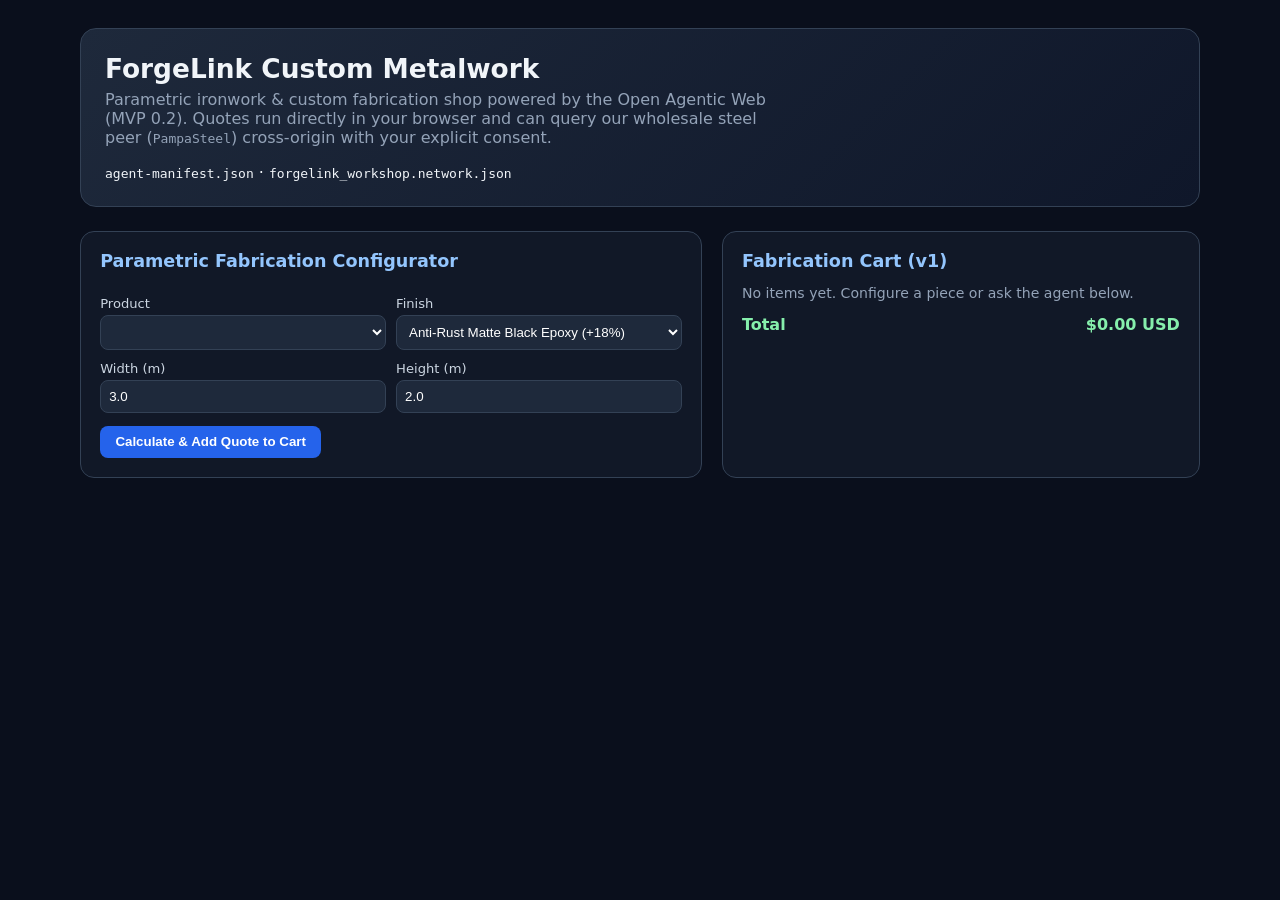
==== 01_forgelink_workshop/index.html @ 3dbdcb3b "feat: publish Open Agentic Web Challenge 3-app suite (MVP Profile 0.2)" ====
<!DOCTYPE html>
<html lang="en">
<head>
  <meta charset="UTF-8" />
  <meta name="viewport" content="width=device-width, initial-scale=1.0" />
  <title>ForgeLink Custom Metalwork — Open Agentic Website</title>
  <link rel="stylesheet" href="./runtime/oaw-runtime.css" />
  <style>
    body { margin: 0; font-family: system-ui, -apple-system, sans-serif; background: #0a0f1c; color: #f1f5f9; }
    .wrap { max-width: 1120px; margin: 0 auto; padding: 1.75rem 1.25rem 3rem; }
    .hero { display: flex; justify-content: space-between; align-items: center; gap: 1rem; flex-wrap: wrap; background: linear-gradient(135deg, #1e293b, #0f172a); border: 1px solid #334155; border-radius: 16px; padding: 1.5rem; margin-bottom: 1.5rem; }
    .hero h1 { margin: 0 0 0.35rem; font-size: 1.65rem; }
    .hero p { margin: 0; color: #94a3b8; max-width: 680px; }
    .grid { display: grid; grid-template-columns: 1.3fr 1fr; gap: 1.25rem; }
    @media (max-width: 860px) { .grid { grid-template-columns: 1fr; } }
    .card { background: #111827; border: 1px solid #334155; border-radius: 14px; padding: 1.2rem; }
    .card h2 { margin: 0 0 0.85rem; font-size: 1.1rem; color: #93c5fd; }
    .prod-list { display: grid; gap: 0.75rem; }
    .prod-item { background: #1e293b; border: 1px solid #334155; border-radius: 10px; padding: 0.85rem; display: flex; justify-content: space-between; align-items: center; gap: 0.75rem; }
    .prod-item small { color: #94a3b8; display: block; margin-top: 0.2rem; }
    .form-grid { display: grid; grid-template-columns: 1fr 1fr; gap: 0.65rem; margin-top: 0.75rem; }
    .form-grid label { display: flex; flex-direction: column; gap: 0.25rem; font-size: 0.82rem; color: #cbd5e1; }
    .form-grid input, .form-grid select { background: #1e293b; color: #fff; border: 1px solid #334155; border-radius: 8px; padding: 0.5rem; }
    .cart-item { display: flex; justify-content: space-between; padding: 0.55rem 0; border-bottom: 1px solid #1f2937; font-size: 0.88rem; }
    .total-bar { display: flex; justify-content: space-between; font-weight: 700; margin-top: 0.8rem; font-size: 1rem; color: #86efac; }
    .btn { background: #2563eb; color: #fff; border: none; border-radius: 8px; padding: 0.55rem 0.95rem; font-weight: 600; cursor: pointer; margin-top: 0.8rem; }
    .order-badge { background: #14532d; color: #bbf7d0; padding: 0.6rem 0.8rem; border-radius: 8px; margin-top: 0.75rem; font-size: 0.84rem; }
  </style>
</head>
<body>
  <div class="wrap">
    <div class="hero">
      <div>
        <h1>ForgeLink Custom Metalwork</h1>
        <p>Parametric ironwork &amp; custom fabrication shop powered by the Open Agentic Web (MVP 0.2). Quotes run directly in your browser and can query our wholesale steel peer (<code>PampaSteel</code>) cross-origin with your explicit consent.</p>
      </div>
      <div><code>agent-manifest.json</code> · <code>forgelink_workshop.network.json</code></div>
    </div>

    <div class="grid">
      <div class="card">
        <h2>Parametric Fabrication Configurator</h2>
        <div class="prod-list" id="prod-list"></div>
        <div class="form-grid">
          <label>Product
            <select id="cfg-prod"></select>
          </label>
          <label>Finish
            <select id="cfg-finish">
              <option value="epoxy_matte">Anti-Rust Matte Black Epoxy (+18%)</option>
              <option value="raw">Raw Welded Steel (Base)</option>
              <option value="galvanized">Hot-Dip Galvanized (+28%)</option>
            </select>
          </label>
          <label>Width (m)
            <input type="number" id="cfg-w" value="3.0" step="0.1" min="0.4" max="8" />
          </label>
          <label>Height (m)
            <input type="number" id="cfg-h" value="2.0" step="0.1" min="0.4" max="4" />
          </label>
        </div>
        <button class="btn" id="btn-add-quote">Calculate &amp; Add Quote to Cart</button>
      </div>

      <div class="card">
        <h2>Fabrication Cart (<span id="cart-ver">v1</span>)</h2>
        <div id="cart-box"><p style="color:#94a3b8;font-size:0.88rem;">No items yet. Configure a piece or ask the agent below.</p></div>
        <div class="total-bar"><span>Total</span><span id="cart-total">$0.00 USD</span></div>
        <div id="order-receipt"></div>
      </div>
    </div>

    <div id="agent-mount"></div>
  </div>

  <script type="module">
    import { OAWRuntime } from "./runtime/oaw-runtime.js";
    import { WORKSHOP_PRODUCTS, WorkshopState } from "./site-actions.js";

    const prodList = document.getElementById("prod-list");
    const prodSel = document.getElementById("cfg-prod");
    WORKSHOP_PRODUCTS.forEach(p => {
      prodList.innerHTML += `<div class="prod-item"><div><strong>${p.name}</strong><small>Base labor $${p.base_labor_usd} + $${p.steel_rate_per_m2}/m² · Lead time: ${p.lead_days} days</small></div><code>${p.id}</code></div>`;
      prodSel.innerHTML += `<option value="${p.id}">${p.name}</option>`;
    });

    function renderCart() {
      document.getElementById("cart-ver").textContent = `v${WorkshopState.version}`;
      const box = document.getElementById("cart-box");
      if (!WorkshopState.cart.length) {
        box.innerHTML = `<p style="color:#94a3b8;font-size:0.88rem;">No items yet. Configure a piece or ask the agent below.</p>`;
      } else {
        box.innerHTML = WorkshopState.cart.map(i =>
          `<div class="cart-item"><span>${i.product_name} (${i.width_m}×${i.height_m}m, ${i.finish})</span><strong>$${i.total_usd.toFixed(2)}</strong></div>`
        ).join("");
      }
      const total = WorkshopState.cart.reduce((s, i) => s + i.total_usd, 0);
      document.getElementById("cart-total").textContent = `$${total.toFixed(2)} USD`;
      if (WorkshopState.orders.length) {
        const o = WorkshopState.orders[0];
        document.getElementById("order-receipt").innerHTML = `<div class="order-badge">Latest Order Confirmed: <strong>${o.order_id}</strong> for ${o.customer_name} — $${o.total_usd.toFixed(2)} USD</div>`;
      }
    }
    WorkshopState.subscribe(renderCart);

    document.getElementById("btn-add-quote").addEventListener("click", () => {
      WorkshopState.addQuoteToCart({
        product_id: prodSel.value,
        width_m: Number(document.getElementById("cfg-w").value),
        height_m: Number(document.getElementById("cfg-h").value),
        finish: document.getElementById("cfg-finish").value
      });
    });

    const rt = new OAWRuntime({
      mountEl: document.getElementById("agent-mount"),
      networkName: "forgelink_workshop",
      greeting: "Hi! I'm the ForgeLink Workshop agent network. I can calculate parametric quotes for custom gates or parrillas, check wholesale steel stock from our peer supplier (PampaSteel), and prepare orders with your confirmation.",
      sampleQueries: [
        "Quote a 3.2m x 2.1m sliding gate in matte black epoxy and add it to my cart",
        "Check current steel tube prices from our peer supplier PampaSteel",
        "Submit my fabrication order for Alex Rivera (alex@example.com)"
      ],
      actions: {
        website_get_workshop_state: {
          effect: "read",
          description: "Returns available fabrication products, current cart items, and cart version.",
          handler: () => ({ ok: true, products: WORKSHOP_PRODUCTS, cart: WorkshopState.cart, version: WorkshopState.version, summary: `${WorkshopState.cart.length} items in cart` })
        },
        website_calculate_quote: {
          effect: "read",
          description: "Calculates a parametric metalwork quote.",
          parameters: {
            type: "object",
            properties: {
              product_id: { type: "string" },
              width_m: { type: "number" },
              height_m: { type: "number" },
              finish: { type: "string" }
            },
            required: ["product_id", "width_m", "height_m"]
          },
          handler: (args) => WorkshopState.calculateQuote(args)
        },
        website_add_quote_to_cart: {
          effect: "write",
          description: "Calculates and adds a custom metalwork quote to the visible cart.",
          parameters: {
            type: "object",
            properties: {
              product_id: { type: "string" },
              width_m: { type: "number" },
              height_m: { type: "number" },
              finish: { type: "string" }
            },
            required: ["product_id", "width_m", "height_m"]
          },
          handler: (args) => WorkshopState.addQuoteToCart(args)
        },
        website_check_peer_steel_prices: {
          effect: "read",
          description: "Loads the cross-origin PampaSteel peer network after visitor consent and returns live steel prices.",
          handler: async (_, runtime) => {
            const peer = await runtime.callPeerNetwork("http://127.0.0.1:8082/steel_supplier", "Requesting current steel tube and sheet pricing");
            if (!peer.ok) return peer;
            return { ok: true, supplier: peer.peerCatalog?.supplier, materials: peer.peerCatalog?.materials || [], summary: `Loaded ${peer.peerCatalog?.materials?.length || 0} SKUs from ${peer.peerOrigin}` };
          }
        },
        website_submit_fabrication_order: {
          effect: "irreversible",
          description: "Submits the current cart as a confirmed fabrication order after human review.",
          parameters: {
            type: "object",
            properties: {
              customer_name: { type: "string" },
              customer_email: { type: "string" }
            },
            required: ["customer_name", "customer_email"]
          },
          preflight: (args) => WorkshopState.preflightOrder(args),
          handler: (args) => WorkshopState.submitOrder(args)
        }
      },
      localFallbackHandler: async (text, runtime) => {
        const lower = text.toLowerCase();
        if (lower.includes("peer") || lower.includes("steel") || lower.includes("pampasteel") || lower.includes("acero")) {
          const res = await runtime.invokeAction("website_check_peer_steel_prices");
          if (!res.ok) return `Peer lookup did not complete: ${res.reason}`;
          const rows = res.materials.map(m => `• ${m.sku}: ${m.name} — $${m.price_usd.toFixed(2)}/${m.unit} (stock: ${m.stock})`);
          return `Cross-origin response from ${res.supplier} (executed locally, API key isolated):
${rows.join("
")}`;
        }
        if (lower.includes("submit") || lower.includes("order") || lower.includes("confirm") || lower.includes("orden")) {
          const emailMatch = text.match(/[\w.-]+@[\w.-]+\.\w+/);
          const res = await runtime.invokeAction("website_submit_fabrication_order", {
            customer_name: "Alex Rivera",
            customer_email: emailMatch ? emailMatch[0] : "alex@example.com"
          });
          return res.ok ? `Order confirmed! Receipt #${res.order.order_id} — Total: $${res.order.total_usd.toFixed(2)} USD.` : `Order not placed: ${res.reason}`;
        }
        if (lower.includes("quote") || lower.includes("gate") || lower.includes("parrilla") || lower.includes("table") || lower.includes("grille") || lower.includes("add")) {
          const dims = text.match(/(\d+(?:\.\d+)?)\s*m?\s*[x×]\s*(\d+(?:\.\d+)?)/i);
          const w = dims ? Number(dims[1]) : 3.2;
          const h = dims ? Number(dims[2]) : 2.1;
          const pid = lower.includes("parrilla") ? "parrilla_pro" : lower.includes("table") ? "industrial_table" : lower.includes("grille") ? "security_grille" : "sliding_gate";
          const fin = lower.includes("galvan") ? "galvanized" : lower.includes("raw") ? "raw" : "epoxy_matte";
          const res = await runtime.invokeAction("website_add_quote_to_cart", { product_id: pid, width_m: w, height_m: h, finish: fin });
          if (!res.ok) return res.reason;
          return `Parametric Estimator added to your cart:
• ${res.item.product_name} (${res.item.width_m}m × ${res.item.height_m}m = ${res.item.area_m2} m²)
• Finish: ${res.item.finish}
• Total: $${res.item.total_usd.toFixed(2)} USD (Lead time: ${res.item.lead_days} days)

Ask me to submit your order whenever you're ready!`;
        }
        const st = await runtime.invokeAction("website_get_workshop_state");
        return `ForgeLink offers ${st.products.map(p => p.name).join(", ")}. Try quoting a 3.2m x 2.1m sliding gate or checking live steel prices from PampaSteel!`;
      }
    });
    rt.boot();
  </script>
</body>
</html>
---- 01_forgelink_workshop/runtime/oaw-runtime.css ----
:root {
  --oaw-bg: #0f172a;
  --oaw-surface: #1e293b;
  --oaw-border: #334155;
  --oaw-text: #f1f5f9;
  --oaw-muted: #94a3b8;
  --oaw-primary: #2563eb;
  --oaw-accent: #0ea5e9;
  --oaw-danger: #dc2626;
  --oaw-ok: #16a34a;
}
.oaw-widget {
  background: var(--oaw-bg);
  color: var(--oaw-text);
  border: 1px solid var(--oaw-border);
  border-radius: 14px;
  overflow: hidden;
  font-family: system-ui, -apple-system, Segoe UI, Roboto, sans-serif;
  margin-top: 1.5rem;
}
.oaw-header {
  display: flex;
  justify-content: space-between;
  align-items: center;
  gap: 1rem;
  flex-wrap: wrap;
  padding: 1rem 1.25rem;
  background: var(--oaw-surface);
  border-bottom: 1px solid var(--oaw-border);
}
.oaw-badge {
  display: inline-block;
  font-size: 0.72rem;
  font-weight: 700;
  letter-spacing: 0.04em;
  text-transform: uppercase;
  background: var(--oaw-primary);
  color: #fff;
  padding: 0.18rem 0.55rem;
  border-radius: 999px;
  margin-bottom: 0.35rem;
}
.oaw-title { margin: 0; font-size: 1.05rem; }
.oaw-sub { margin: 0.2rem 0 0; font-size: 0.82rem; color: var(--oaw-muted); }
.oaw-sub code { color: #e2e8f0; background: #0b1220; padding: 0.1rem 0.3rem; border-radius: 4px; }
.oaw-header-actions { display: flex; align-items: center; gap: 0.6rem; flex-wrap: wrap; }
.oaw-mode-pill { font-size: 0.78rem; padding: 0.25rem 0.6rem; border-radius: 999px; font-weight: 600; }
.oaw-mode-pill.demo { background: #1e3a8a; color: #bfdbfe; }
.oaw-mode-pill.live { background: #14532d; color: #bbf7d0; }
.oaw-settings-panel { padding: 1rem 1.25rem; background: #0b1220; border-bottom: 1px solid var(--oaw-border); }
.oaw-settings-grid { display: grid; grid-template-columns: repeat(auto-fit, minmax(210px, 1fr)); gap: 0.75rem; }
.oaw-settings-grid label { display: flex; flex-direction: column; gap: 0.3rem; font-size: 0.8rem; color: var(--oaw-muted); }
.oaw-settings-grid .oaw-full { grid-column: 1 / -1; }
.oaw-settings-grid input, .oaw-settings-grid select {
  background: var(--oaw-surface); color: var(--oaw-text); border: 1px solid var(--oaw-border);
  border-radius: 8px; padding: 0.5rem 0.65rem; font-size: 0.88rem;
}
.oaw-settings-footer { display: flex; align-items: center; gap: 0.75rem; margin-top: 0.9rem; flex-wrap: wrap; }
.oaw-hint { font-size: 0.78rem; color: var(--oaw-muted); }
.oaw-body { display: grid; grid-template-columns: 1.45fr 1fr; min-height: 410px; }
@media (max-width: 860px) { .oaw-body { grid-template-columns: 1fr; } }
.oaw-chat-col { display: flex; flex-direction: column; border-right: 1px solid var(--oaw-border); padding: 1rem; gap: 0.75rem; }
.oaw-samples { display: flex; flex-wrap: wrap; gap: 0.45rem; }
.oaw-chip {
  background: var(--oaw-surface); color: #e2e8f0; border: 1px solid var(--oaw-border);
  border-radius: 999px; padding: 0.35rem 0.75rem; font-size: 0.78rem; cursor: pointer;
}
.oaw-chip:hover { border-color: var(--oaw-accent); color: #fff; }
.oaw-messages { flex: 1; overflow-y: auto; max-height: 360px; display: flex; flex-direction: column; gap: 0.6rem; padding-right: 0.25rem; }
.oaw-msg { padding: 0.7rem 0.9rem; border-radius: 10px; font-size: 0.9rem; line-height: 1.45; max-width: 92%; }
.oaw-msg-user { align-self: flex-end; background: var(--oaw-primary); color: #fff; }
.oaw-msg-assistant { align-self: flex-start; background: var(--oaw-surface); border: 1px solid var(--oaw-border); }
.oaw-input-row { display: flex; gap: 0.5rem; }
.oaw-input-row input {
  flex: 1; background: var(--oaw-surface); color: var(--oaw-text); border: 1px solid var(--oaw-border);
  border-radius: 8px; padding: 0.6rem 0.8rem; font-size: 0.9rem;
}
.oaw-btn-primary { background: var(--oaw-primary); color: #fff; border: none; border-radius: 8px; padding: 0.55rem 1rem; font-weight: 600; cursor: pointer; }
.oaw-btn-secondary { background: #0f766e; color: #fff; border: none; border-radius: 8px; padding: 0.55rem 1rem; font-weight: 600; cursor: pointer; }
.oaw-btn-ghost { background: transparent; color: var(--oaw-text); border: 1px solid var(--oaw-border); border-radius: 8px; padding: 0.45rem 0.85rem; cursor: pointer; font-size: 0.84rem; }
.oaw-btn-danger { background: var(--oaw-danger); color: #fff; border: none; border-radius: 8px; padding: 0.5rem 0.9rem; font-weight: 600; cursor: pointer; }
.oaw-confirm-card, .oaw-consent-card {
  background: #172554; border: 1px solid #3b82f6; border-radius: 10px; padding: 0.9rem; font-size: 0.86rem;
}
.oaw-consent-card { background: #1e1b4b; border-color: #818cf8; }
.oaw-confirm-tag { font-size: 0.72rem; font-weight: 700; text-transform: uppercase; color: #93c5fd; margin-bottom: 0.3rem; }
.oaw-confirm-card h4, .oaw-consent-card h4 { margin: 0 0 0.5rem; font-size: 0.96rem; }
.oaw-confirm-rows { display: grid; gap: 0.25rem; margin-bottom: 0.75rem; }
.oaw-confirm-actions { display: flex; gap: 0.5rem; flex-wrap: wrap; margin-top: 0.65rem; }
.oaw-privacy-note { font-size: 0.78rem; color: #c7d2fe; background: rgba(0,0,0,0.25); padding: 0.45rem 0.6rem; border-radius: 6px; }
.oaw-trace-col { display: flex; flex-direction: column; background: #0b1220; }
.oaw-trace-head { display: flex; justify-content: space-between; align-items: center; padding: 0.75rem 1rem; border-bottom: 1px solid var(--oaw-border); font-size: 0.82rem; }
.oaw-trace-meta { font-size: 0.72rem; color: #86efac; background: #14532d; padding: 0.15rem 0.45rem; border-radius: 999px; }
.oaw-traces { padding: 0.75rem; overflow-y: auto; max-height: 410px; display: flex; flex-direction: column; gap: 0.5rem; }
.oaw-trace-item { background: var(--oaw-surface); border-left: 3px solid var(--oaw-accent); border-radius: 6px; padding: 0.5rem 0.65rem; font-size: 0.78rem; }
.oaw-trace-security, .oaw-trace-error { border-left-color: #ef4444; }
.oaw-trace-consent, .oaw-trace-peer { border-left-color: #a855f7; }
.oaw-trace-tool { border-left-color: #22c55e; }
.oaw-trace-top { display: flex; justify-content: space-between; font-weight: 600; gap: 0.5rem; }
.oaw-trace-top time { color: var(--oaw-muted); font-weight: 400; font-size: 0.72rem; }
.oaw-trace-detail { color: var(--oaw-muted); margin-top: 0.2rem; word-break: break-word; }
.oaw-error { padding: 1rem; background: #450a0a; color: #fecaca; border: 1px solid #ef4444; border-radius: 10px; }
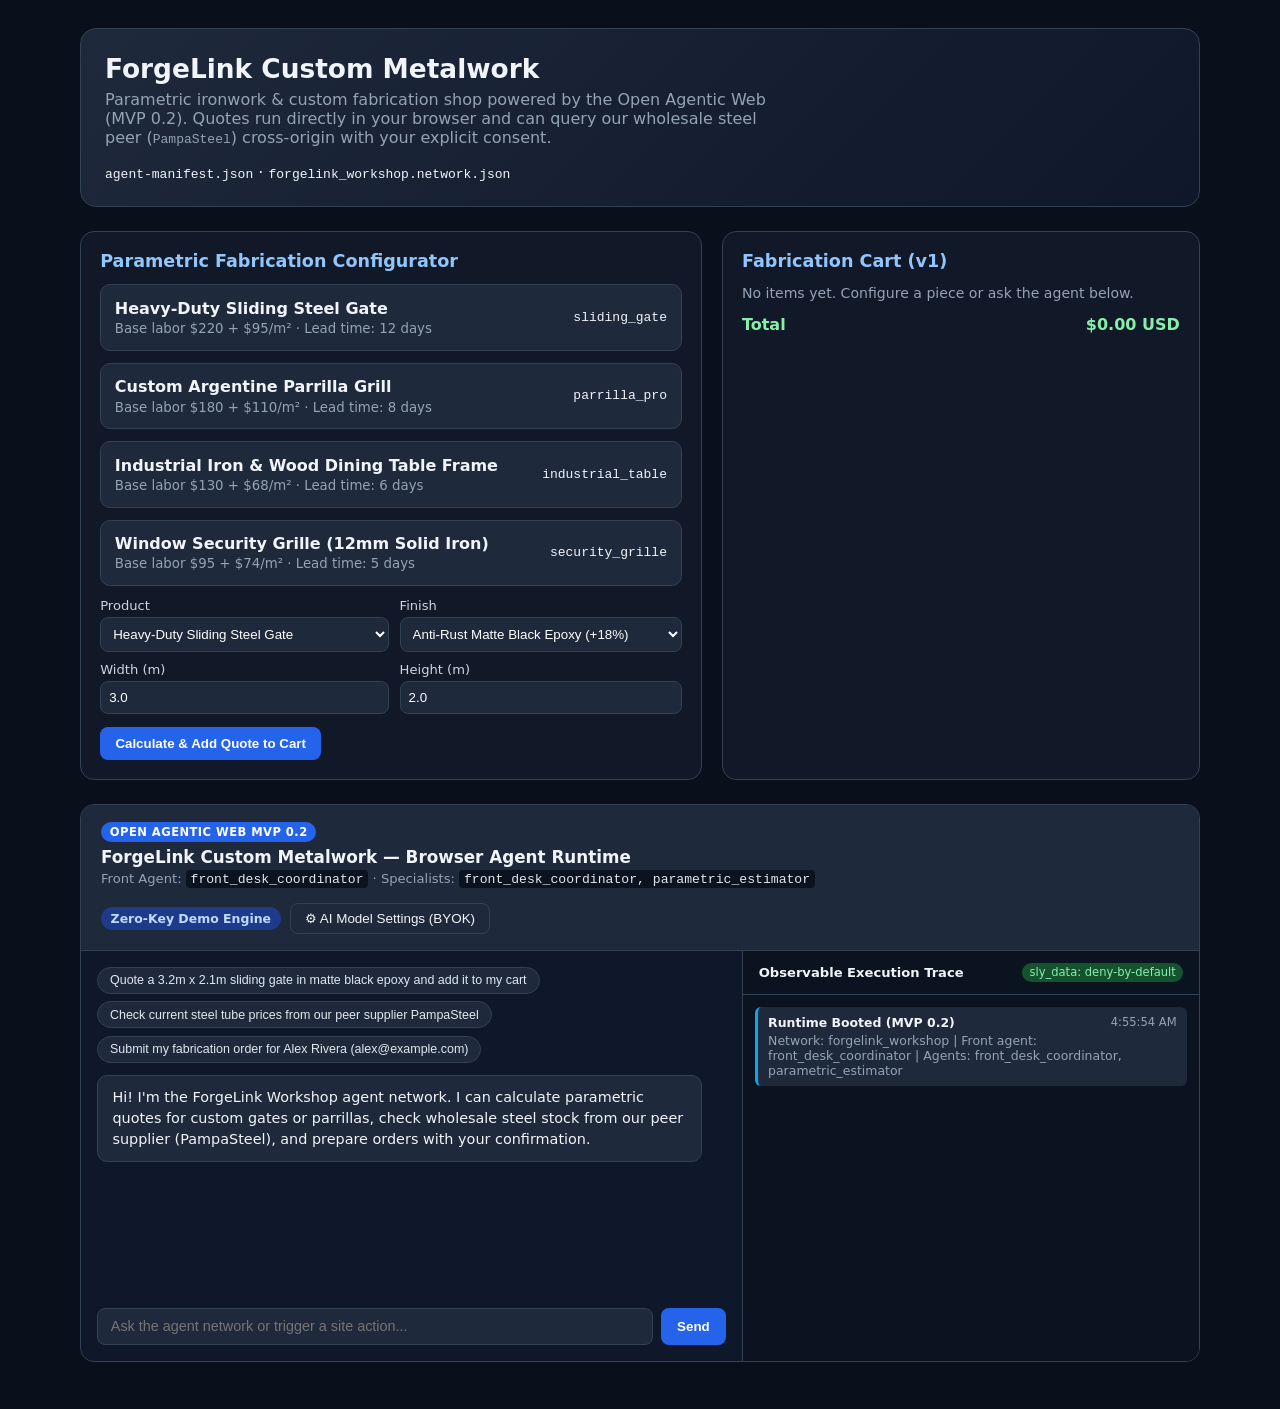
==== commit a3fd2119: "fix: escape newline literals in inline ES module handlers across all 4 apps" ====
--- a/01_forgelink_workshop/index.html
+++ b/01_forgelink_workshop/index.html
@@ -161,7 +161,7 @@
           effect: "read",
           description: "Loads the cross-origin PampaSteel peer network after visitor consent and returns live steel prices.",
           handler: async (_, runtime) => {
-            const peer = await runtime.callPeerNetwork("http://127.0.0.1:8082/steel_supplier", "Requesting current steel tube and sheet pricing");
+            const peer = await runtime.callPeerNetwork("https://eelprofesor14.github.io/open-agentic-web-suite/01b_steel_supplier_peer/steel_supplier", "Requesting current steel tube and sheet pricing");
             if (!peer.ok) return peer;
             return { ok: true, supplier: peer.peerCatalog?.supplier, materials: peer.peerCatalog?.materials || [], summary: `Loaded ${peer.peerCatalog?.materials?.length || 0} SKUs from ${peer.peerOrigin}` };
           }
@@ -187,9 +187,7 @@
           const res = await runtime.invokeAction("website_check_peer_steel_prices");
           if (!res.ok) return `Peer lookup did not complete: ${res.reason}`;
           const rows = res.materials.map(m => `• ${m.sku}: ${m.name} — $${m.price_usd.toFixed(2)}/${m.unit} (stock: ${m.stock})`);
-          return `Cross-origin response from ${res.supplier} (executed locally, API key isolated):
-${rows.join("
-")}`;
+          return `Cross-origin response from ${res.supplier} (executed locally, API key isolated):\n${rows.join("\n")}`;
         }
         if (lower.includes("submit") || lower.includes("order") || lower.includes("confirm") || lower.includes("orden")) {
           const emailMatch = text.match(/[\w.-]+@[\w.-]+\.\w+/);
